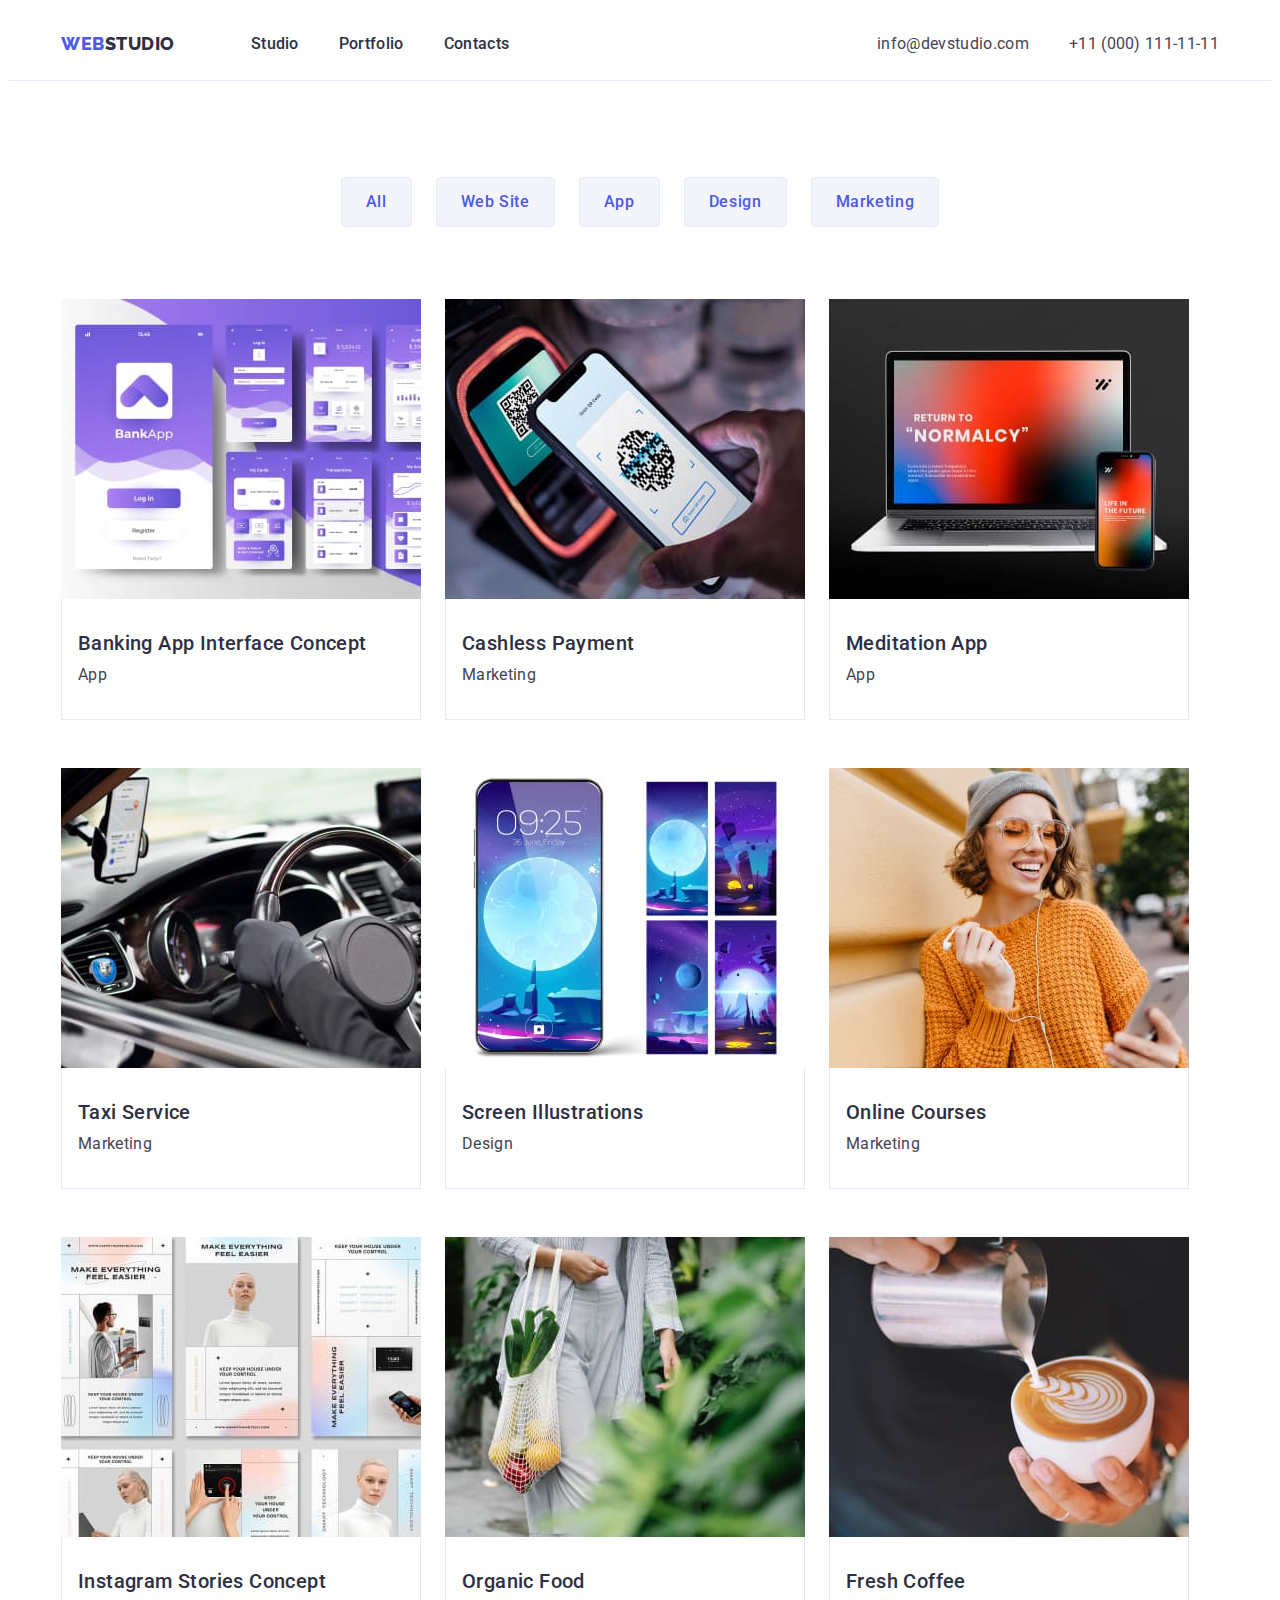
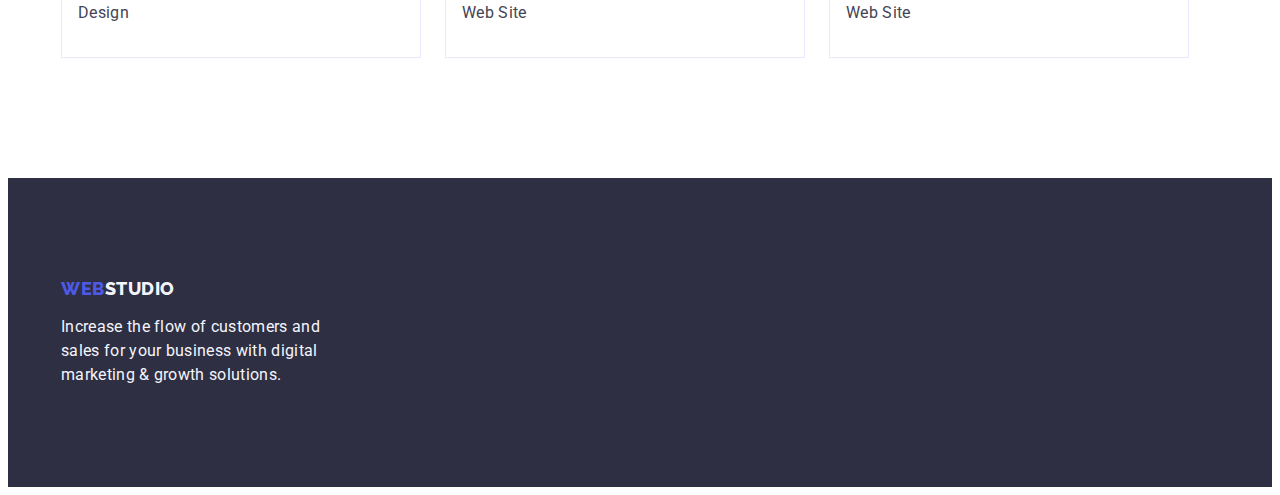
==== portfolio.html @ e9492396 "Initial commit" ====
<!DOCTYPE html>
<html lang="en">
  <head>
    <meta charset="UTF-8" />
    <meta name="viewport" content="width=device-width, initial-scale=1.0" />
    <link rel="preconnect" href="https://fonts.googleapis.com" />
    <link rel="preconnect" href="https://fonts.gstatic.com" crossorigin />
    <link
      href="https://fonts.googleapis.com/css2?family=Raleway:wght@800&family=Roboto:wght@400;500;700&display=swap"
      rel="stylesheet"
    />
    <link
      rel="stylesheet"
      href="https://cdnjs.cloudflare.com/ajax/libs/modern-normalize/2.0.0/modern-normalize.min.css"
      integrity="sha512-4xo8blKMVCiXpTaLzQSLSw3KFOVPWhm/TRtuPVc4WG6kUgjH6J03IBuG7JZPkcWMxJ5huwaBpOpnwYElP/m6wg=="
      crossorigin="anonymous"
      referrerpolicy="no-referrer"
    />
    <link rel="stylesheet" href="./css/styles.css" />
    <title>Document</title>
  </head>
  <body>
    <!--? Header -->
    <header class="header">
      <div class="container container-header">
        <nav class="nav">
          <a href="./index.html" class="logo link"
            >Web<span class="logo-span">Studio</span></a
          >
          <ul class="nav-list list">
            <li class="nav-list-item">
              <a href="./index.html" class="nav-list-ref link">Studio</a>
            </li>
            <li class="nav-list-item">
              <a href="./portfolio.html" class="nav-list-ref link">Portfolio</a>
            </li>
            <li class="nav-list-item">
              <a href="" class="nav-list-ref link">Contacts</a>
            </li>
          </ul>
        </nav>
        <address class="address">
          <ul class="address-list list">
            <li class="address-list-item">
              <a href="mailto:info@devstudio.com" class="address-list-ref link"
                >info@devstudio.com</a
              >
            </li>
            <li class="address-list-item">
              <a href="tel:+110001111111" class="address-list-ref link"
                >+11 (000) 111-11-11</a
              >
            </li>
          </ul>
        </address>
      </div>
    </header>
    <!--? Main  -->
    <main>
      <!--? Filter -->
      <section class="filter">
        <div class="container">
          <h1 class="visually-hidden">Filter</h1>
          <ul class="filter-list list">
            <li class="filter-list-item">
              <button class="filter-button" type="button">All</button>
            </li>
            <li class="filter-list-item">
              <button class="filter-button" type="button">Web Site</button>
            </li>
            <li class="filter-list-item">
              <button class="filter-button" type="button">App</button>
            </li>
            <li class="filter-list-item">
              <button class="filter-button" type="button">Design</button>
            </li>
            <li class="filter-list-item">
              <button class="filter-button" type="button">Marketing</button>
            </li>
          </ul>
          <!--? Gallery view -->
          <ul class="gallery-list list">
            <li class="gallery-list-item">
              <a href="" class="gallery-ref link">
                <img
                  src="./images/bankingapp-8.jpg"
                  alt="Banking App Interface Concept"
                  width="360"
                  height="300"
                />
                <div class="gallery-subtitle-text-wrap">
                  <h2 class="gallery-subtitle">
                    Banking App Interface Concept
                  </h2>
                  <p class="gallery-text">App</p>
                </div></a
              >
            </li>
            <li class="gallery-list-item">
              <a href="" class="gallery-ref link">
                <img
                  src="./images/cashlesspayment-7.jpg"
                  alt="Cashless Payment"
                  width="360"
                  height="300"
                />
                <div class="gallery-subtitle-text-wrap">
                  <h2 class="gallery-subtitle">Cashless Payment</h2>
                  <p class="gallery-text">Marketing</p>
                </div></a
              >
            </li>
            <li class="gallery-list-item">
              <a href="" class="gallery-ref link"
                ><img
                  src="./images/meditationapp-6.jpg"
                  alt="Meditation App"
                  width="360"
                  height="300"
                />
                <div class="gallery-subtitle-text-wrap">
                  <h2 class="gallery-subtitle">Meditation App</h2>
                  <p class="gallery-text">App</p>
                </div></a
              >
            </li>
            <li class="gallery-list-item">
              <a href="" class="gallery-ref link">
                <img
                  src="./images/taxiservice-5.jpg"
                  alt="Taxi Service"
                  width="360"
                  height="300"
                />
                <div class="gallery-subtitle-text-wrap">
                  <h2 class="gallery-subtitle">Taxi Service</h2>
                  <p class="gallery-text">Marketing</p>
                </div></a
              >
            </li>
            <li class="gallery-list-item">
              <a href="" class="gallery-ref link">
                <img
                  src="./images/screenillustrations-4.jpg"
                  alt="Screen Illustrations"
                  width="360"
                  height="300"
                />
                <div class="gallery-subtitle-text-wrap">
                  <h2 class="gallery-subtitle">Screen Illustrations</h2>
                  <p class="gallery-text">Design</p>
                </div></a
              >
            </li>
            <li class="gallery-list-item">
              <a href="" class="gallery-ref link"
                ><img
                  src="./images/onlinecourses-3.jpg"
                  alt="Online Courses"
                  width="360"
                  height="300"
                />
                <div class="gallery-subtitle-text-wrap">
                  <h2 class="gallery-subtitle">Online Courses</h2>
                  <p class="gallery-text">Marketing</p>
                </div></a
              >
            </li>
            <li class="gallery-list-item">
              <a href="" class="gallery-ref link"
                ><img
                  src="./images/instagramstoriesconcept-2.jpg"
                  alt="Instagram Stories Concept"
                  width="360"
                  height="300"
                />
                <div class="gallery-subtitle-text-wrap">
                  <h2 class="gallery-subtitle">Instagram Stories Concept</h2>
                  <p class="gallery-text">Design</p>
                </div></a
              >
            </li>
            <li class="gallery-list-item">
              <a href="" class="gallery-ref link"
                ><img
                  src="./images/organicfood-1.jpg"
                  alt="Organic Food"
                  width="360"
                  height="300"
                />
                <div class="gallery-subtitle-text-wrap">
                  <h2 class="gallery-subtitle">Organic Food</h2>
                  <p class="gallery-text">Web Site</p>
                </div></a
              >
            </li>
            <li class="gallery-list-item">
              <a href="" class="gallery-ref link"
                ><img
                  src="./images/freshcoffee-0.jpg"
                  alt="Fresh Coffee"
                  width="360"
                  height="300"
                />
                <div class="gallery-subtitle-text-wrap">
                  <h2 class="gallery-subtitle">Fresh Coffee</h2>
                  <p class="gallery-text">Web Site</p>
                </div></a
              >
            </li>
          </ul>
        </div>
      </section>
    </main>
    <!--? Footer  -->
    <footer class="footer">
      <div class="container">
        <a href="./index.html" class="logo link"
          >Web<span class="logo-span">Studio</span></a
        >
        <p class="footer-text">
          Increase the flow of customers and sales for your business with
          digital marketing & growth solutions.
        </p>
      </div>
    </footer>
  </body>
</html>
---- css/styles.css ----
:root {
  --navi_blue: #2e2f42;
  --cloud: #f4f4fd;
  --border-cornflower: #e7e9fc;
  --accent-iris: #4d5ae5;
  --pressed_state-ocean: #404bbf;
  --main-slate: #434455;
  --bg_page-white: #ffffff;
}
body {
  font-family: "Roboto", sans-serif;
  background-color: var(--bg_page-white);
  color: var(--main-slate);
}
.container {
  padding: 0 15px;
  width: 100%;
  max-width: 1158px;
  margin: 0 auto;
}
.visually-hidden {
  position: absolute;
  width: 1px;
  height: 1px;
  margin: -1px;
  border: 0;
  padding: 0;
  white-space: nowrap;
  clip-path: inset(100%);
  clip: rect(0 0 0 0);
  overflow: hidden;
}
/** -------------------- reset styles---------------------------- */
.list {
  list-style: none;
}
.link {
  text-decoration: none;
}
h1,
h2,
h3,
h4,
h5,
h6,
p {
  margin-top: 0;
  margin-bottom: 0;
}
ul {
  margin-top: 0;
  margin-bottom: 0;
  padding-left: 0;
}
img {
  display: block;
  max-width: 100%;
  height: auto;
}
/** -------------------------Header ---------------------------- */
.header {
  border-bottom: 1px solid var(--cornflower, #e7e9fc);
}
.header .container {
  display: flex;
  align-items: center;
  justify-content: space-between;
}

.nav {
  display: flex;
  align-items: center;
}
.logo-span {
  color: var(--navi_blue);
}
.logo {
  color: var(--iris, #4d5ae5);
  font-family: Raleway, sans-serif;
  font-size: 18px;
  font-weight: 800;
  line-height: 1.17;
  letter-spacing: 0.03em;
  text-transform: uppercase;
  margin-right: 76px;
}
.nav-list {
  display: flex;
  gap: 40px;
}
.nav-list-item {
}
.nav-list-ref {
  color: var(--navyblue, #2e2f42);
  font-size: 16px;
  font-weight: 500;
  line-height: 1.5;
  letter-spacing: 0.02em;

  display: block;
  padding: 24px 0;
}
.nav-list-ref:hover,
.nav-list-ref:focus {
  color: var(--pressed_state-ocean);
}
.address {
  font-style: normal;
  /* margin-left: 332px; */
}
.address-list {
  display: flex;
  gap: 40px;
}
.address-list-item {
}
.address-list-ref {
  color: var(--slate, #434455);
  font-size: 16px;
  line-height: 1.5;
  letter-spacing: 0.02em;
}
.address-list-ref:hover,
.address-list-ref:focus {
  color: var(--pressed_state-ocean);
}
/** --------------------------Main ---------------------------*/
/** herro */
.hero {
  background: var(--navyblue, #2e2f42);
  padding: 188px 0;
}
.hero-title {
  color: var(--white, #fff);
  text-align: center;
  font-size: 56px;
  line-height: 1.07; /* 60/56 */
  letter-spacing: 0.02em; /* 1.12/56 */

  max-width: 496px;
  margin: 0 auto 48px auto;
}
.hero-btn {
  font-family: "Roboto", sans-serif;
  background: var(--iris, #4d5ae5);
  color: var(--white, #fff);
  font-size: 16px;
  font-weight: 500;
  line-height: 1.5; /* 24/16 */
  letter-spacing: 0.04em; /* 0.64/16 */
  cursor: pointer;

  display: block;
  border: none;
  border-radius: 4px;
  margin: 0 auto;
  padding: 16px 22px;
  min-width: 169px;
  height: 56px;
}
.hero-btn:hover,
.hero-btn:focus {
  background-color: var(--pressed_state-ocean);
}
/** features  */
.features {
  padding-top: 120px;
  padding-bottom: 120px;
}
.features-list {
  display: flex;
  gap: 24px;
}
.features-list-item {
  width: 264px;
}
.features-subtitle {
  color: var(--navi_blue);
  font-size: 20px;
  font-weight: 500;
  line-height: 1.2; /* 24/20 */
  letter-spacing: 0.02em; /* 0.4/20 */
  margin-bottom: 8px;
}
.features-text {
  font-size: 16px;
  line-height: 1.5; /* 24/16 */
  letter-spacing: 0.02em; /* 0.32/16 */
}
/** what are we doing */
.work {
  padding-bottom: 120px;
}
.work-title {
  color: var(--navi_blue);
  font-size: 36px;
  text-align: center;
  text-transform: capitalize;
  line-height: 1.11; /* 40/36 */
  letter-spacing: 0.02em; /* 0.72/36 */

  margin-bottom: 72px;
}
.work-list {
  display: flex;
  gap: 24px;
}
.work-list-item {
}
/** our team */
.team {
  background-color: var(--cloud);
  padding-top: 120px;
  padding-bottom: 120px;
}
.team-subtitle-text-wrap {
  padding: 32px 0;
  text-align: center;
}
.team-title {
  color: var(--navi_blue);
  text-align: center;
  font-size: 36px;
  line-height: 1.11; /* 40/36 */
  letter-spacing: 0.02em; /* 0.72/36 */
  text-transform: capitalize;
  margin-bottom: 72px;
}
.team-list {
  display: flex;
  gap: 24px;
}
.team-list-item {
  background-color: var(--bg_page-white);
  border-radius: 0px 0px 4px 4px;
}
.team-subtitle {
  color: var(--navi_blue);
  text-align: center;
  font-size: 20px;
  font-weight: 500;
  line-height: 1.2em; /* 24/20 */
  letter-spacing: 0.02em; /* 0.4/20 */

  margin-bottom: 8px;
}
.team-text {
  text-align: center;
  font-size: 16px;
  line-height: 1.5; /* 24/16 */
  letter-spacing: 0.02em; /* 0.32/16 */
}
/** -----------------footer-------------------------- */
.footer {
  background: var(--navyblue, #2e2f42);
  padding-top: 100px;
  padding-bottom: 100px;
}
.footer .logo {
  margin-bottom: 16px;
  display: inline-block;
}
.footer .logo-span {
  color: var(--cloud);
}
.footer-text {
  color: var(--cloud, #f4f4fd);
  font-size: 16px;
  line-height: 1.5; /* 24/16 */
  letter-spacing: 0.02em; /* 0.32/16 */

  width: 264px;
}
/*! Portfolio */
/** ------------------ main------------------------- */
/** filter */
.filter {
  padding-top: 96px;
  padding-bottom: 120px;
}
.filter-list {
  display: flex;
  gap: 24px;
  margin-bottom: 72px;
  justify-content: center;
}
.filter-list-item {
}
.filter-button {
  border: 1px solid var(--cornflower, #e7e9fc);
  border-radius: 4px;
  background: var(--cloud, #f4f4fd);

  color: var(--iris, #4d5ae5);
  text-align: center;

  font-family: Roboto, sans-serif;
  font-size: 16px;
  font-weight: 500;
  line-height: 1.5; /* 24/16 */
  letter-spacing: 0.04em; /* 0.64/16 */
  cursor: pointer;

  padding: 12px 24px;
}
.filter-button:hover,
.filter-button:focus {
  background: var(--ocean, #404bbf);
  color: var(--white, #fff);
  border: 1px solid transparent;
  box-shadow: 0px 2px 2px 0px rgba(0, 0, 0, 0.12),
    0px 2px 1px 0px rgba(0, 0, 0, 0.08), 0px 3px 1px 0px rgba(0, 0, 0, 0.1);
}
/** Gallery view */
.gallery-list {
  display: flex;
  flex-wrap: wrap;
  column-gap: 24px;
  row-gap: 48px;
}
.gallery-list-item {
}
.gallery-ref {
}
.gallery-subtitle-text-wrap {
  padding: 32px 16px;
  border: 1px solid var(--cornflower, #e7e9fc);
  border-top: none;
}
.gallery-subtitle {
  color: var(--navi_blue);
  font-size: 20px;
  font-weight: 500;
  line-height: 1.2; /* 24/20 */
  letter-spacing: 0.02em; /* 0.4/20 */
  margin-bottom: 8px;
}
.gallery-text {
  color: var(--main-slate);
  font-size: 16px;
  line-height: 1.5; /* 24/16 */
  letter-spacing: 0.02em; /* 0.32/16 */
}
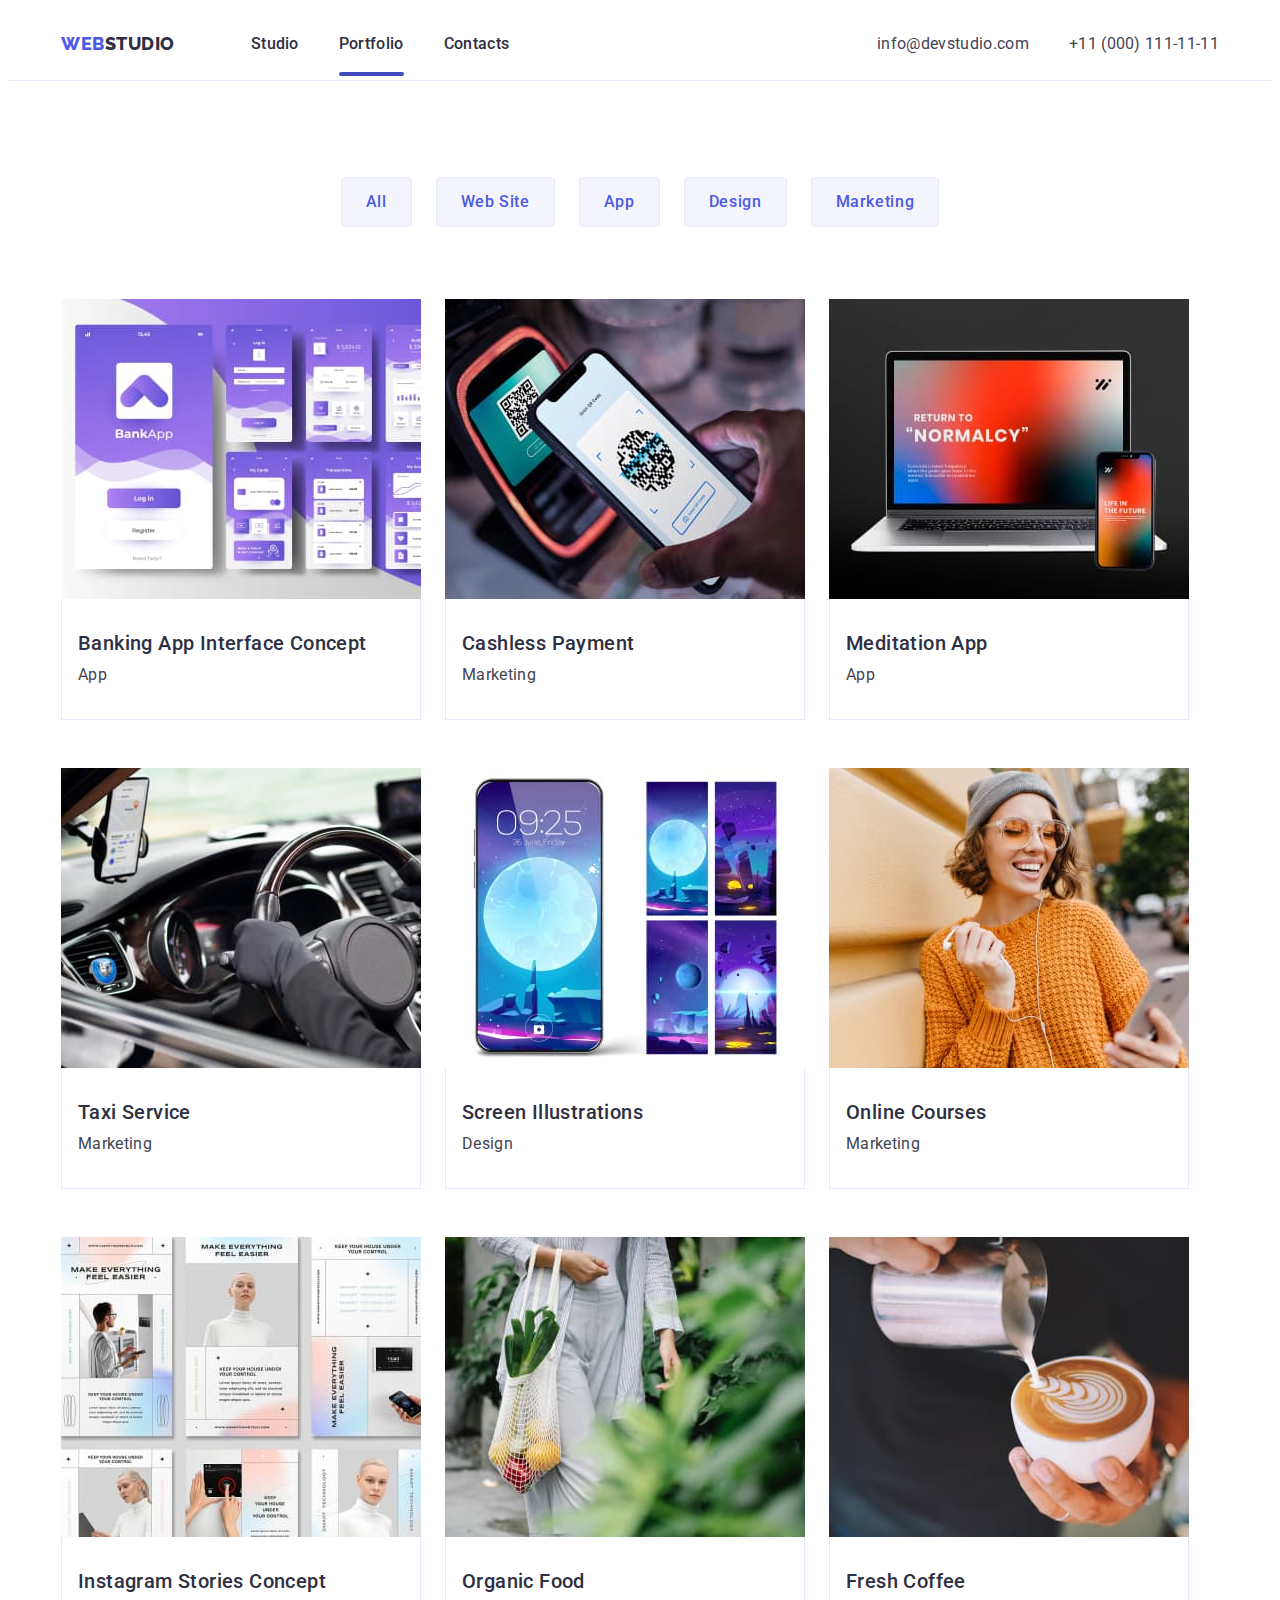
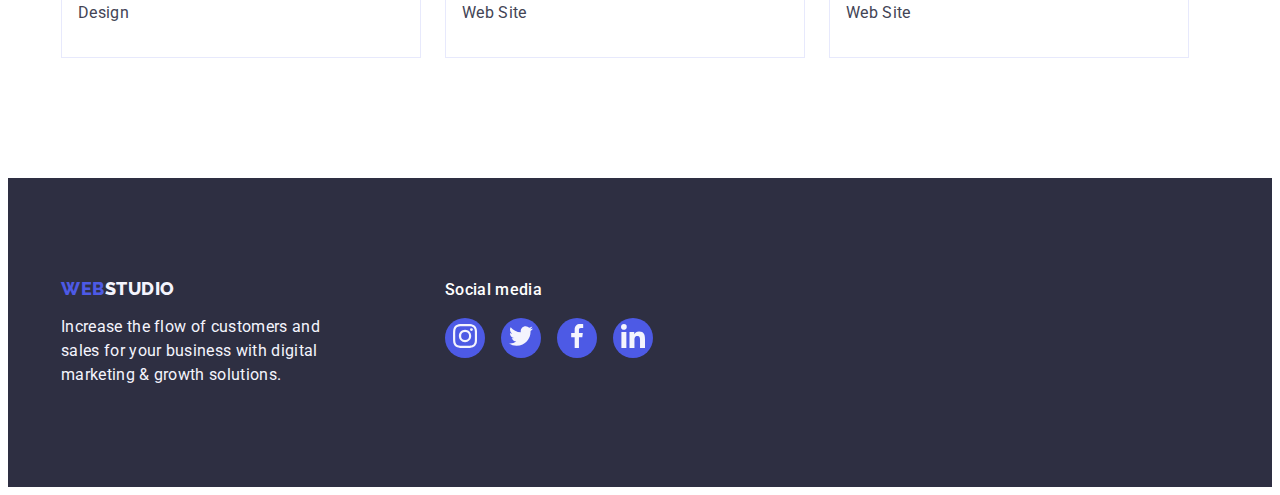
==== commit 84acd5d0: "commite" ====
--- a/portfolio.html
+++ b/portfolio.html
@@ -32,7 +32,9 @@
               <a href="./index.html" class="nav-list-ref link">Studio</a>
             </li>
             <li class="nav-list-item">
-              <a href="./portfolio.html" class="nav-list-ref link">Portfolio</a>
+              <a href="./portfolio.html" class="nav-list-ref link current"
+                >Portfolio</a
+              >
             </li>
             <li class="nav-list-item">
               <a href="" class="nav-list-ref link">Contacts</a>
@@ -82,12 +84,21 @@
           <ul class="gallery-list list">
             <li class="gallery-list-item">
               <a href="" class="gallery-ref link">
-                <img
-                  src="./images/bankingapp-8.jpg"
-                  alt="Banking App Interface Concept"
-                  width="360"
-                  height="300"
-                />
+                <div class="gallery-cover-wrap">
+                  <img
+                    src="./images/bankingapp-8.jpg"
+                    alt="Banking App Interface Concept"
+                    width="360"
+                    height="300"
+                  />
+                  <div class="gallery-item-wrap">
+                    <p class="gallery-iteractive-text">
+                      14 Stylish and User-Friendly App Design Concepts · Task
+                      Manager App · Calorie Tracker App · Exotic Fruit Ecommerce
+                      App · Cloud Storage App
+                    </p>
+                  </div>
+                </div>
                 <div class="gallery-subtitle-text-wrap">
                   <h2 class="gallery-subtitle">
                     Banking App Interface Concept
@@ -98,12 +109,21 @@
             </li>
             <li class="gallery-list-item">
               <a href="" class="gallery-ref link">
-                <img
-                  src="./images/cashlesspayment-7.jpg"
-                  alt="Cashless Payment"
-                  width="360"
-                  height="300"
-                />
+                <div class="gallery-cover-wrap">
+                  <img
+                    src="./images/cashlesspayment-7.jpg"
+                    alt="Cashless Payment"
+                    width="360"
+                    height="300"
+                  />
+                  <div class="gallery-item-wrap">
+                    <p class="gallery-iteractive-text">
+                      14 Stylish and User-Friendly App Design Concepts · Task
+                      Manager App · Calorie Tracker App · Exotic Fruit Ecommerce
+                      App · Cloud Storage App
+                    </p>
+                  </div>
+                </div>
                 <div class="gallery-subtitle-text-wrap">
                   <h2 class="gallery-subtitle">Cashless Payment</h2>
                   <p class="gallery-text">Marketing</p>
@@ -111,13 +131,22 @@
               >
             </li>
             <li class="gallery-list-item">
-              <a href="" class="gallery-ref link"
-                ><img
-                  src="./images/meditationapp-6.jpg"
-                  alt="Meditation App"
-                  width="360"
-                  height="300"
-                />
+              <a href="" class="gallery-ref link">
+                <div class="gallery-cover-wrap">
+                  <img
+                    src="./images/meditationapp-6.jpg"
+                    alt="Meditation App"
+                    width="360"
+                    height="300"
+                  />
+                  <div class="gallery-item-wrap">
+                    <p class="gallery-iteractive-text">
+                      14 Stylish and User-Friendly App Design Concepts · Task
+                      Manager App · Calorie Tracker App · Exotic Fruit Ecommerce
+                      App · Cloud Storage App
+                    </p>
+                  </div>
+                </div>
                 <div class="gallery-subtitle-text-wrap">
                   <h2 class="gallery-subtitle">Meditation App</h2>
                   <p class="gallery-text">App</p>
@@ -126,12 +155,21 @@
             </li>
             <li class="gallery-list-item">
               <a href="" class="gallery-ref link">
-                <img
-                  src="./images/taxiservice-5.jpg"
-                  alt="Taxi Service"
-                  width="360"
-                  height="300"
-                />
+                <div class="gallery-cover-wrap">
+                  <img
+                    src="./images/taxiservice-5.jpg"
+                    alt="Taxi Service"
+                    width="360"
+                    height="300"
+                  />
+                  <div class="gallery-item-wrap">
+                    <p class="gallery-iteractive-text">
+                      14 Stylish and User-Friendly App Design Concepts · Task
+                      Manager App · Calorie Tracker App · Exotic Fruit Ecommerce
+                      App · Cloud Storage App
+                    </p>
+                  </div>
+                </div>
                 <div class="gallery-subtitle-text-wrap">
                   <h2 class="gallery-subtitle">Taxi Service</h2>
                   <p class="gallery-text">Marketing</p>
@@ -140,12 +178,21 @@
             </li>
             <li class="gallery-list-item">
               <a href="" class="gallery-ref link">
-                <img
-                  src="./images/screenillustrations-4.jpg"
-                  alt="Screen Illustrations"
-                  width="360"
-                  height="300"
-                />
+                <div class="gallery-cover-wrap">
+                  <img
+                    src="./images/screenillustrations-4.jpg"
+                    alt="Screen Illustrations"
+                    width="360"
+                    height="300"
+                  />
+                  <div class="gallery-item-wrap">
+                    <p class="gallery-iteractive-text">
+                      14 Stylish and User-Friendly App Design Concepts · Task
+                      Manager App · Calorie Tracker App · Exotic Fruit Ecommerce
+                      App · Cloud Storage App
+                    </p>
+                  </div>
+                </div>
                 <div class="gallery-subtitle-text-wrap">
                   <h2 class="gallery-subtitle">Screen Illustrations</h2>
                   <p class="gallery-text">Design</p>
@@ -154,12 +201,21 @@
             </li>
             <li class="gallery-list-item">
               <a href="" class="gallery-ref link"
-                ><img
-                  src="./images/onlinecourses-3.jpg"
-                  alt="Online Courses"
-                  width="360"
-                  height="300"
-                />
+                ><div class="gallery-cover-wrap">
+                  <img
+                    src="./images/onlinecourses-3.jpg"
+                    alt="Online Courses"
+                    width="360"
+                    height="300"
+                  />
+                  <div class="gallery-item-wrap">
+                    <p class="gallery-iteractive-text">
+                      14 Stylish and User-Friendly App Design Concepts · Task
+                      Manager App · Calorie Tracker App · Exotic Fruit Ecommerce
+                      App · Cloud Storage App
+                    </p>
+                  </div>
+                </div>
                 <div class="gallery-subtitle-text-wrap">
                   <h2 class="gallery-subtitle">Online Courses</h2>
                   <p class="gallery-text">Marketing</p>
@@ -168,12 +224,23 @@
             </li>
             <li class="gallery-list-item">
               <a href="" class="gallery-ref link"
-                ><img
-                  src="./images/instagramstoriesconcept-2.jpg"
-                  alt="Instagram Stories Concept"
-                  width="360"
-                  height="300"
-                />
+                ><div class="gallery-cover-wrap">
+                  
+                  <img
+                    src="./images/instagramstoriesconcept-2.jpg"
+                    alt="Instagram Stories Concept"
+                    width="360"
+                    height="300"
+                  />
+                  <div class="gallery-item-wrap">
+                    <p class="gallery-iteractive-text">
+                      14 Stylish and User-Friendly App Design Concepts · Task
+                      Manager App · Calorie Tracker App · Exotic Fruit Ecommerce
+                      App · Cloud Storage App
+                    </p>
+                  </div>
+                  
+                </div>
                 <div class="gallery-subtitle-text-wrap">
                   <h2 class="gallery-subtitle">Instagram Stories Concept</h2>
                   <p class="gallery-text">Design</p>
@@ -182,12 +249,23 @@
             </li>
             <li class="gallery-list-item">
               <a href="" class="gallery-ref link"
-                ><img
-                  src="./images/organicfood-1.jpg"
-                  alt="Organic Food"
-                  width="360"
-                  height="300"
-                />
+                ><div class="gallery-cover-wrap">
+                  
+                  <img
+                    src="./images/organicfood-1.jpg"
+                    alt="Organic Food"
+                    width="360"
+                    height="300"
+                  />
+                  <div class="gallery-item-wrap">
+                    <p class="gallery-iteractive-text">
+                      14 Stylish and User-Friendly App Design Concepts · Task
+                      Manager App · Calorie Tracker App · Exotic Fruit Ecommerce
+                      App · Cloud Storage App
+                    </p>
+                  </div>
+                  
+                </div>
                 <div class="gallery-subtitle-text-wrap">
                   <h2 class="gallery-subtitle">Organic Food</h2>
                   <p class="gallery-text">Web Site</p>
@@ -196,12 +274,23 @@
             </li>
             <li class="gallery-list-item">
               <a href="" class="gallery-ref link"
-                ><img
-                  src="./images/freshcoffee-0.jpg"
-                  alt="Fresh Coffee"
-                  width="360"
-                  height="300"
-                />
+                ><div class="gallery-cover-wrap">
+                  
+                  <img
+                    src="./images/freshcoffee-0.jpg"
+                    alt="Fresh Coffee"
+                    width="360"
+                    height="300"
+                  />
+                  <div class="gallery-item-wrap">
+                    <p class="gallery-iteractive-text">
+                      14 Stylish and User-Friendly App Design Concepts · Task
+                      Manager App · Calorie Tracker App · Exotic Fruit Ecommerce
+                      App · Cloud Storage App
+                    </p>
+                  </div>
+                  
+                </div>
                 <div class="gallery-subtitle-text-wrap">
                   <h2 class="gallery-subtitle">Fresh Coffee</h2>
                   <p class="gallery-text">Web Site</p>
@@ -215,13 +304,54 @@
     <!--? Footer  -->
     <footer class="footer">
       <div class="container">
-        <a href="./index.html" class="logo link"
-          >Web<span class="logo-span">Studio</span></a
-        >
-        <p class="footer-text">
-          Increase the flow of customers and sales for your business with
-          digital marketing & growth solutions.
-        </p>
+        <div class="footer-wrap-logo-text">
+          <a href="./index.html" class="logo link"
+            >Web<span class="logo-span">Studio</span></a
+          >
+          <p class="footer-text">
+            Increase the flow of customers and sales for your business with
+            digital marketing & growth solutions.
+          </p>
+        </div>
+        <div class="footer-social-cover">
+          <h2 class="footer-social-title">Social media</h2>
+          <ul class="footer-social-list list">
+            <li class="fotter-social-item">
+              <div class="footer-social-wrap">
+                <a class="fotter-social-ref" href=""
+                  ><svg class="footer-social-icon" width="24" height="24">
+                    <use
+                      href="./images/icons.svg.svg#icon-instagram"
+                    ></use></svg
+                ></a>
+              </div>
+            </li>
+            <li class="fotter-social-item">
+              <div class="footer-social-wrap">
+                <a class="fotter-social-ref" href=""
+                  ><svg class="footer-social-icon" width="24" height="24">
+                    <use href="./images/icons.svg.svg#icon-twitter"></use></svg
+                ></a>
+              </div>
+            </li>
+            <li class="fotter-social-item">
+              <div class="footer-social-wrap">
+                <a class="fotter-social-ref" href=""
+                  ><svg class="footer-social-icon" width="24" height="24">
+                    <use href="./images/icons.svg.svg#icon-facebook"></use></svg
+                ></a>
+              </div>
+            </li>
+            <li class="fotter-social-item">
+              <div class="footer-social-wrap">
+                <a class="fotter-social-ref" href=""
+                  ><svg class="footer-social-icon" width="24" height="24">
+                    <use href="./images/icons.svg.svg#icon-linkedin"></use></svg
+                ></a>
+              </div>
+            </li>
+          </ul>
+        </div>
       </div>
     </footer>
   </body>
--- a/css/styles.css
+++ b/css/styles.css
@@ -6,6 +6,7 @@
   --pressed_state-ocean: #404bbf;
   --main-slate: #434455;
   --bg_page-white: #ffffff;
+  --green: #31d0aa;
 }
 body {
   font-family: "Roboto", sans-serif;
@@ -30,6 +31,60 @@
   clip: rect(0 0 0 0);
   overflow: hidden;
 }
+.current::after {
+  content: "";
+  width: 100%;
+  height: 4px;
+  border-radius: 2px;
+  background: var(--ocean, #404bbf);
+  position: absolute;
+  bottom: 4px;
+  right: 0;
+}
+.backdrop {
+  position: fixed;
+  width: 100%;
+  height: 100%;
+  top: 0;
+  background-color: rgba(146, 141, 135, 0.5);
+}
+.modal {
+  position: absolute;
+  top: 50%;
+  left: 50%;
+  transform: translate(-50%, -50%);
+  border-radius: 5px;
+  width: 400px;
+  min-height: 176px;
+  background-color: #fff;
+  padding: 0 20px;
+}
+/* .modal-field {
+  width: 360px;
+  height: 40px;
+  border-radius: 4px;
+  border: 1px solid var(--navyblue-modal, rgba(46, 47, 66, 0.4));
+  } */
+.modal-btn {
+  position: absolute;
+  top: 24px;
+  right: 24px;
+  border-radius: 50%;
+  border: none;
+  outline: transparent      ;
+}
+.modal-btn:hover,
+.modal-btn:focus{
+  background-color: var(--pressed_state-ocean);
+  fill: var(--bg_page-white);
+}
+.modal-icon {
+}
+.is-hidden {
+  visibility: hidden;
+  opacity: 0;
+  pointer-events: none;
+}
 /** -------------------- reset styles---------------------------- */
 .list {
   list-style: none;
@@ -57,6 +112,10 @@
   max-width: 100%;
   height: auto;
 }
+a {
+  outline-color: transparent;
+  outline-style: none;
+}
 /** -------------------------Header ---------------------------- */
 .header {
   border-bottom: 1px solid var(--cornflower, #e7e9fc);
@@ -96,9 +155,13 @@
   font-weight: 500;
   line-height: 1.5;
   letter-spacing: 0.02em;
-
+  position: relative;
   display: block;
   padding: 24px 0;
+
+  transition-property: color;
+  transition-duration: 250ms;
+  transition-timing-function: cubic-bezier(0.4, 0, 0.2, 1);
 }
 .nav-list-ref:hover,
 .nav-list-ref:focus {
@@ -119,6 +182,10 @@
   font-size: 16px;
   line-height: 1.5;
   letter-spacing: 0.02em;
+
+  transition-property: background-color;
+  transition-duration: 250ms;
+  transition-timing-function: cubic-bezier(0.4, 0, 0.2, 1);
 }
 .address-list-ref:hover,
 .address-list-ref:focus {
@@ -127,8 +194,16 @@
 /** --------------------------Main ---------------------------*/
 /** herro */
 .hero {
-  background: var(--navyblue, #2e2f42);
+  /* background: var(--navyblue, #2e2f42); */
   padding: 188px 0;
+  background-image: linear-gradient(
+      rgba(46, 47, 66, 0.7),
+      rgba(46, 47, 66, 0.7)
+    ),
+    url(../images/people-office.jpg);
+  background-repeat: no-repeat;
+  background-size: 1440px;
+  background-position: center;
 }
 .hero-title {
   color: var(--white, #fff);
@@ -157,6 +232,10 @@
   padding: 16px 22px;
   min-width: 169px;
   height: 56px;
+
+  transition-property: background-color;
+  transition-duration: 250ms;
+  transition-timing-function: cubic-bezier(0.4, 0, 0.2, 1);
 }
 .hero-btn:hover,
 .hero-btn:focus {
@@ -173,6 +252,13 @@
 }
 .features-list-item {
   width: 264px;
+}
+.wrap-features-icons {
+  background-color: var(--cloud);
+  padding: 24px 100px;
+  margin-bottom: 8px;
+}
+.features-icon {
 }
 .features-subtitle {
   color: var(--navi_blue);
@@ -229,10 +315,15 @@
 .team-list {
   display: flex;
   gap: 24px;
+
+  /* width: calc(100%-24px *3)/4; */
 }
 .team-list-item {
-  background-color: var(--bg_page-white);
   border-radius: 0px 0px 4px 4px;
+  background: var(--white, #fff);
+  box-shadow: 0px 2px 1px 0px rgba(46, 47, 66, 0.08),
+    0px 1px 1px 0px rgba(46, 47, 66, 0.16),
+    0px 1px 6px 0px rgba(46, 47, 66, 0.08);
 }
 .team-subtitle {
   color: var(--navi_blue);
@@ -249,13 +340,101 @@
   font-size: 16px;
   line-height: 1.5; /* 24/16 */
   letter-spacing: 0.02em; /* 0.32/16 */
-}
+  margin-bottom: 8px;
+}
+.team-list-icons {
+  display: flex;
+  gap: 24px;
+  justify-content: center;
+  
+}
+.team-item-icon{
+  
+}
+.team-icon-ref {
+  color: var(--green);
+  
+}
+.team-icon-wrap {
+  display: flex;
+  width: 40px;
+  height: 40px;
+  background-color: var(--accent-iris);
+  border-radius: 50%;
+  justify-content: center;
+  align-items: center;
+  transition-property: background-color;
+  transition-duration: 250ms;
+  transition-timing-function: cubic-bezier(0.4, 0, 0.2, 1);
+  
+}
+.team-icon-ref:hover .team-icon-wrap,
+.team-icon-ref:focus .team-icon-wrap {
+  background-color: currentColor;
+}
+.team-icon {
+}
+
+/**---------------------- customers-------------------------- */
+.customers {
+  padding-top: 120px;
+  padding-bottom: 120px;
+}
+.castomers-title {
+  text-align: center;
+  margin-bottom: 72px;
+}
+.customers-list {
+  display: flex;
+  gap: 24px;
+  
+}
+.customers-item {
+  
+}
+
+.customers-wrap-item {
+  width: 168px;
+  height: 88px;
+  border-radius: 4px;
+  border: 1px solid var(--lightslate, #8e8f99);
+  display: flex;
+  justify-content: center;
+  align-items: center;
+
+  transition-property: border-color;
+  transition-duration: 250ms;
+  transition-timing-function: cubic-bezier(0.4, 0, 0.2, 1);
+}
+
+.customers-ref {
+  color: var(--pressed_state-ocean);
+}
+.customers-ref:hover .customers-icon,
+.customers-ref:focus .customers-icon {
+  fill: currentColor;
+}
+.customers-ref:hover .customers-wrap-item,
+.customers-ref:focus .customers-wrap-item {
+  border-color: currentColor;
+}
+
+.customers-icon {
+  fill: #8e8f99;
+
+  transition-property: fill;
+  transition-duration: 250ms;
+  transition-timing-function: cubic-bezier(0.4, 0, 0.2, 1);
+}
+
 /** -----------------footer-------------------------- */
 .footer {
   background: var(--navyblue, #2e2f42);
   padding-top: 100px;
   padding-bottom: 100px;
 }
+.footer-wrap-logo-text {
+}
 .footer .logo {
   margin-bottom: 16px;
   display: inline-block;
@@ -270,6 +449,47 @@
   letter-spacing: 0.02em; /* 0.32/16 */
 
   width: 264px;
+}
+.footer .container {
+  display: flex;
+  gap: 120px;
+}
+.footer-social-cover {
+}
+.footer-social-title {
+  margin-bottom: 16px;
+  color: var(--white, #fff);
+
+  font-size: 16px;
+  font-weight: 500;
+  line-height: 1.5; /* 150% */
+  letter-spacing: 0.02em;
+}
+.footer-social-list {
+  display: flex;
+  gap: 16px;
+}
+.fotter-social-item {
+}
+.footer-social-wrap {
+  display: flex;
+  justify-content: center;
+  align-items: center;
+  width: 40px;
+  height: 40px;
+  background-color: var(--iris, #4d5ae5);
+  border-radius: 50%;
+  transition-property: background-color;
+  transition-duration: 250ms;
+  transition-timing-function: cubic-bezier(0.4, 0, 0.2, 1);
+}
+.footer-social-ref {
+}
+.fotter-social-ref:hover .footer-social-wrap,
+.fotter-social-ref:focus .footer-social-wrap {
+  background-color: var(--green);
+}
+.footer-social-icon {
 }
 /*! Portfolio */
 /** ------------------ main------------------------- */
@@ -285,6 +505,7 @@
   justify-content: center;
 }
 .filter-list-item {
+  /* width: calc((100% - 24 * 4) / 5); */
 }
 .filter-button {
   border: 1px solid var(--cornflower, #e7e9fc);
@@ -302,6 +523,10 @@
   cursor: pointer;
 
   padding: 12px 24px;
+
+  transition-property: background-color, color;
+  transition-duration: 250ms;
+  transition-timing-function: cubic-bezier(0.4, 0, 0.2, 1);
 }
 .filter-button:hover,
 .filter-button:focus {
@@ -319,6 +544,42 @@
   row-gap: 48px;
 }
 .gallery-list-item {
+  transition-property: background-color, box-shadow;
+  transition-duration: 250ms;
+  transition-timing-function: cubic-bezier(0.4, 0, 0.2, 1);
+  width: calc((100% - 24 * 2) / 3);
+}
+.gallery-list-item:hover,
+.gallery-list-item:focus {
+  /* border: 1px solid var(--cloud, #f4f4fd); */
+  background: var(--white, #fff);
+  box-shadow: 0px 2px 1px 0px rgba(46, 47, 66, 0.08),
+    0px 1px 1px 0px rgba(46, 47, 66, 0.16),
+    0px 1px 6px 0px rgba(46, 47, 66, 0.08);
+}
+.gallery-cover-wrap {
+  position: relative;
+  overflow: hidden;
+}
+.gallery-item-wrap {
+  position: absolute;
+  top: 0;
+
+  height: 100%;
+  background: var(--accent-iris);
+  padding: 40px 32px 164px;
+  transform: translateY(100%);
+  transition-property: transform;
+  transition-duration: 250ms;
+  transition-timing-function: cubic-bezier(0.4, 0, 0.2, 1);
+}
+.gallery-list-item:hover .gallery-item-wrap {
+  transform: translateY(0);
+}
+.gallery-iteractive-text {
+  color: var(--cloud, #f4f4fd);
+  line-height: 1.5; /* 150% */
+  letter-spacing: 0.02em;
 }
 .gallery-ref {
 }
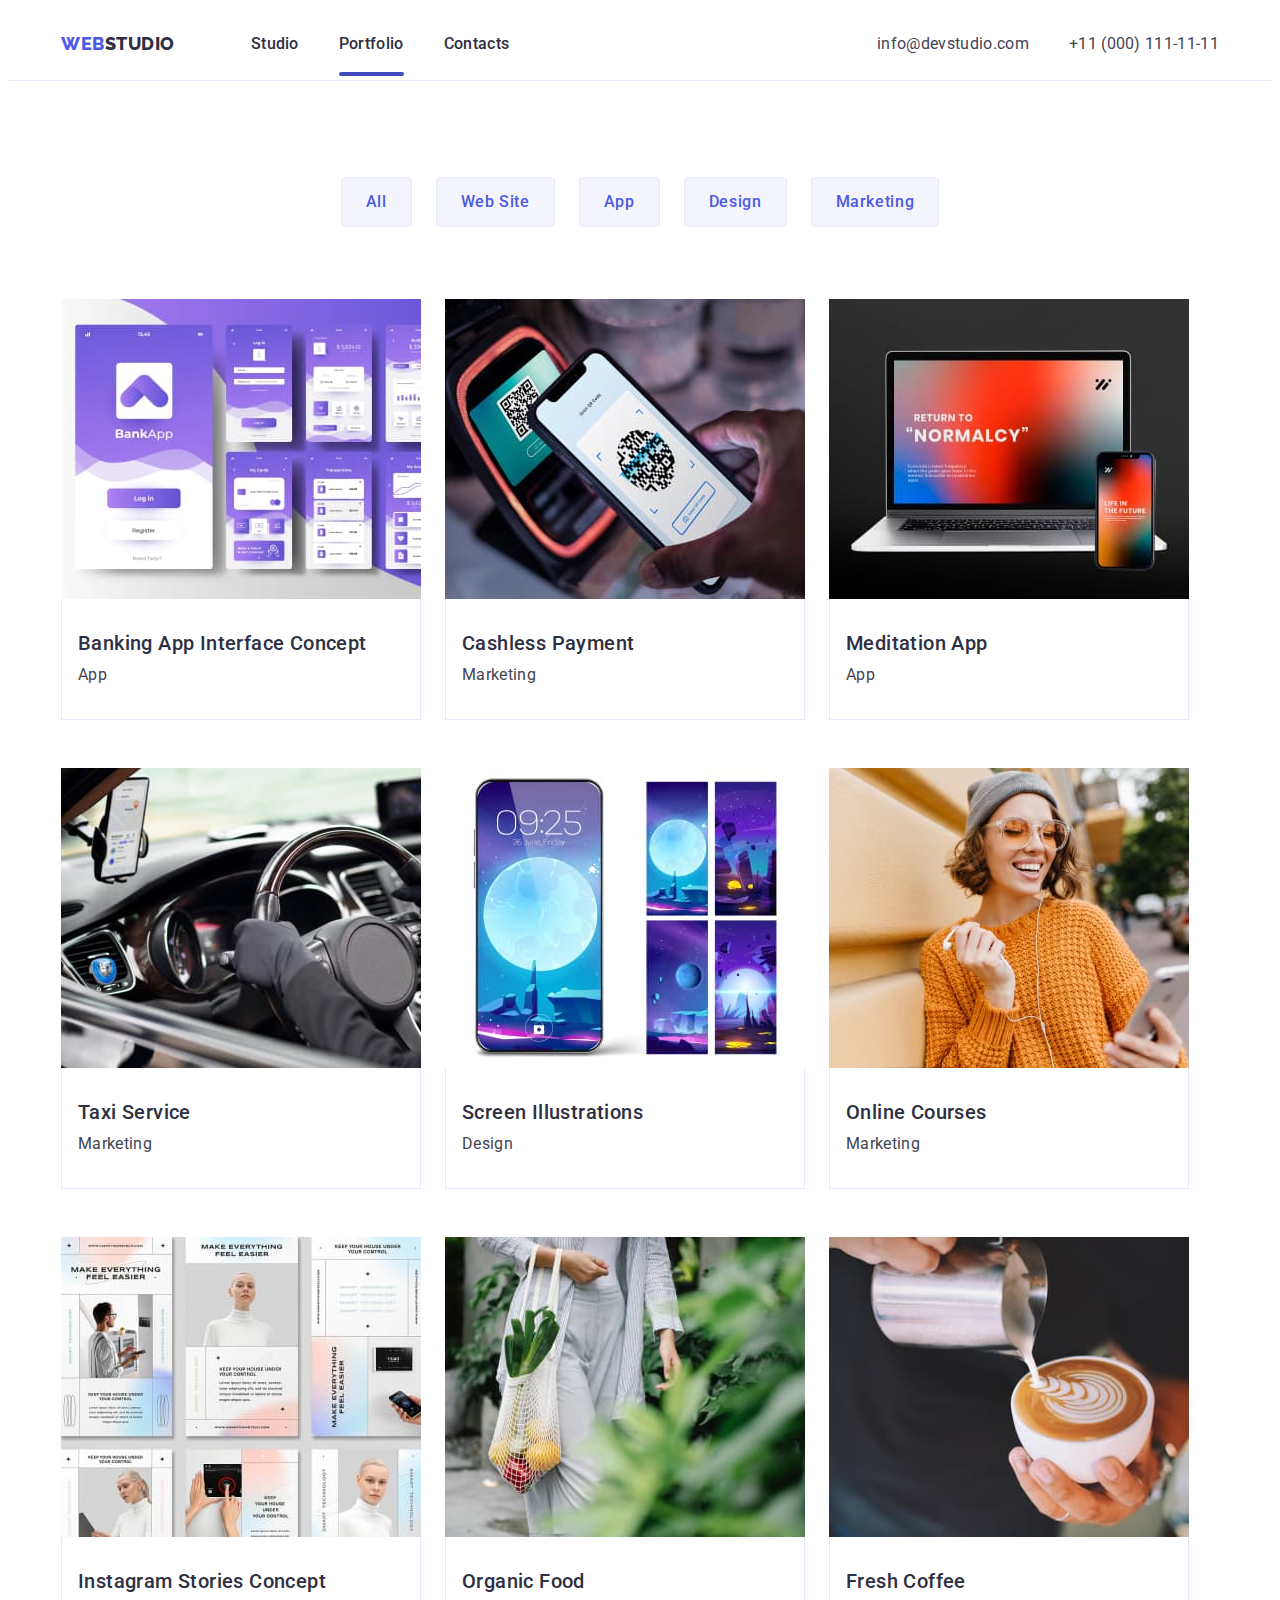
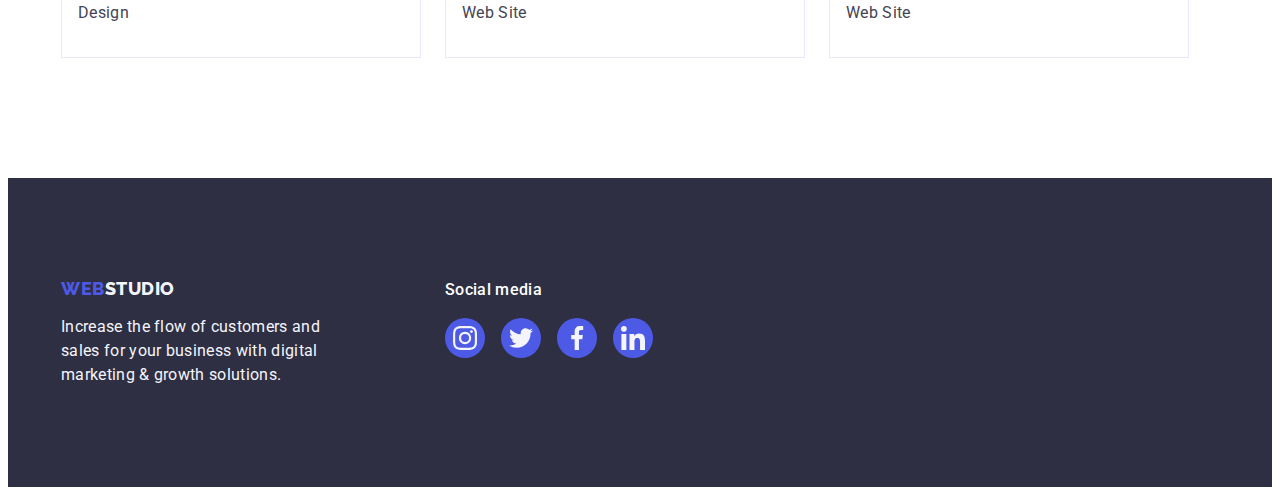
==== commit e1943385: "commite-1" ====
--- a/portfolio.html
+++ b/portfolio.html
@@ -302,7 +302,7 @@
       </section>
     </main>
     <!--? Footer  -->
-    <footer class="footer">
+     <footer class="footer">
       <div class="container">
         <div class="footer-wrap-logo-text">
           <a href="./index.html" class="logo link"
@@ -317,38 +317,36 @@
           <h2 class="footer-social-title">Social media</h2>
           <ul class="footer-social-list list">
             <li class="fotter-social-item">
-              <div class="footer-social-wrap">
-                <a class="fotter-social-ref" href=""
-                  ><svg class="footer-social-icon" width="24" height="24">
-                    <use
-                      href="./images/icons.svg.svg#icon-instagram"
-                    ></use></svg
-                ></a>
-              </div>
+              <a class="fotter-social-ref link" href="">
+                <div class="footer-social-wrap">
+                  <svg class="footer-social-icon" width="24" height="24">
+                    <use href="./images/icons.svg.svg#icon-instagram"></use>
+                  </svg></div
+              ></a>
             </li>
             <li class="fotter-social-item">
-              <div class="footer-social-wrap">
-                <a class="fotter-social-ref" href=""
-                  ><svg class="footer-social-icon" width="24" height="24">
-                    <use href="./images/icons.svg.svg#icon-twitter"></use></svg
-                ></a>
-              </div>
+              <a class="fotter-social-ref" href="">
+                <div class="footer-social-wrap">
+                  <svg class="footer-social-icon" width="24" height="24">
+                    <use href="./images/icons.svg.svg#icon-twitter"></use>
+                  </svg></div
+              ></a>
             </li>
             <li class="fotter-social-item">
-              <div class="footer-social-wrap">
-                <a class="fotter-social-ref" href=""
-                  ><svg class="footer-social-icon" width="24" height="24">
-                    <use href="./images/icons.svg.svg#icon-facebook"></use></svg
-                ></a>
-              </div>
+              <a class="fotter-social-ref" href="">
+                <div class="footer-social-wrap">
+                  <svg class="footer-social-icon" width="24" height="24">
+                    <use href="./images/icons.svg.svg#icon-facebook"></use>
+                  </svg></div
+              ></a>
             </li>
             <li class="fotter-social-item">
-              <div class="footer-social-wrap">
-                <a class="fotter-social-ref" href=""
-                  ><svg class="footer-social-icon" width="24" height="24">
-                    <use href="./images/icons.svg.svg#icon-linkedin"></use></svg
-                ></a>
-              </div>
+              <a class="fotter-social-ref" href="">
+                <div class="footer-social-wrap">
+                  <svg class="footer-social-icon" width="24" height="24">
+                    <use href="./images/icons.svg.svg#icon-linkedin"></use>
+                  </svg></div
+              ></a>
             </li>
           </ul>
         </div>
--- a/css/styles.css
+++ b/css/styles.css
@@ -71,10 +71,10 @@
   right: 24px;
   border-radius: 50%;
   border: none;
-  outline: transparent      ;
+  outline: transparent;
 }
 .modal-btn:hover,
-.modal-btn:focus{
+.modal-btn:focus {
   background-color: var(--pressed_state-ocean);
   fill: var(--bg_page-white);
 }
@@ -346,14 +346,11 @@
   display: flex;
   gap: 24px;
   justify-content: center;
-  
-}
-.team-item-icon{
-  
+}
+.team-item-icon {
 }
 .team-icon-ref {
   color: var(--green);
-  
 }
 .team-icon-wrap {
   display: flex;
@@ -366,7 +363,6 @@
   transition-property: background-color;
   transition-duration: 250ms;
   transition-timing-function: cubic-bezier(0.4, 0, 0.2, 1);
-  
 }
 .team-icon-ref:hover .team-icon-wrap,
 .team-icon-ref:focus .team-icon-wrap {
@@ -387,10 +383,8 @@
 .customers-list {
   display: flex;
   gap: 24px;
-  
 }
 .customers-item {
-  
 }
 
 .customers-wrap-item {
@@ -438,6 +432,7 @@
 .footer .logo {
   margin-bottom: 16px;
   display: inline-block;
+  margin-right: 0;
 }
 .footer .logo-span {
   color: var(--cloud);
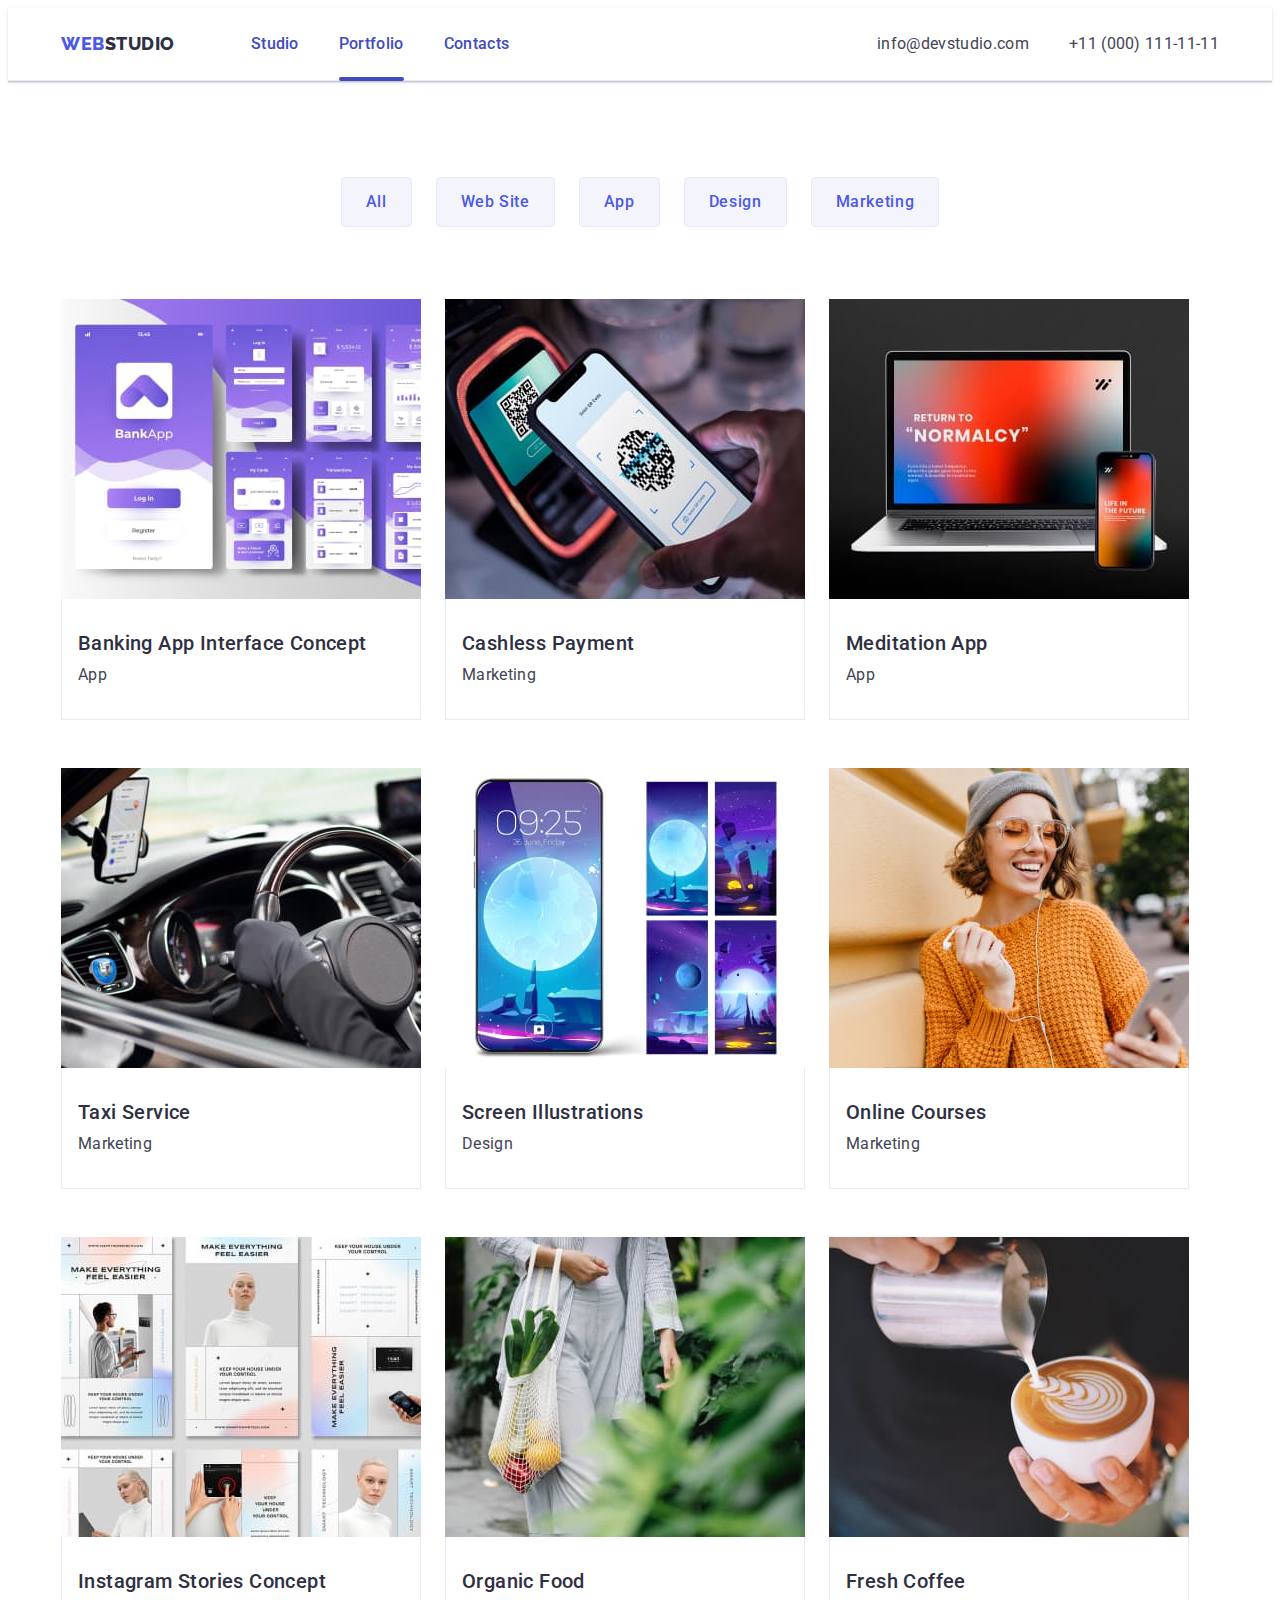
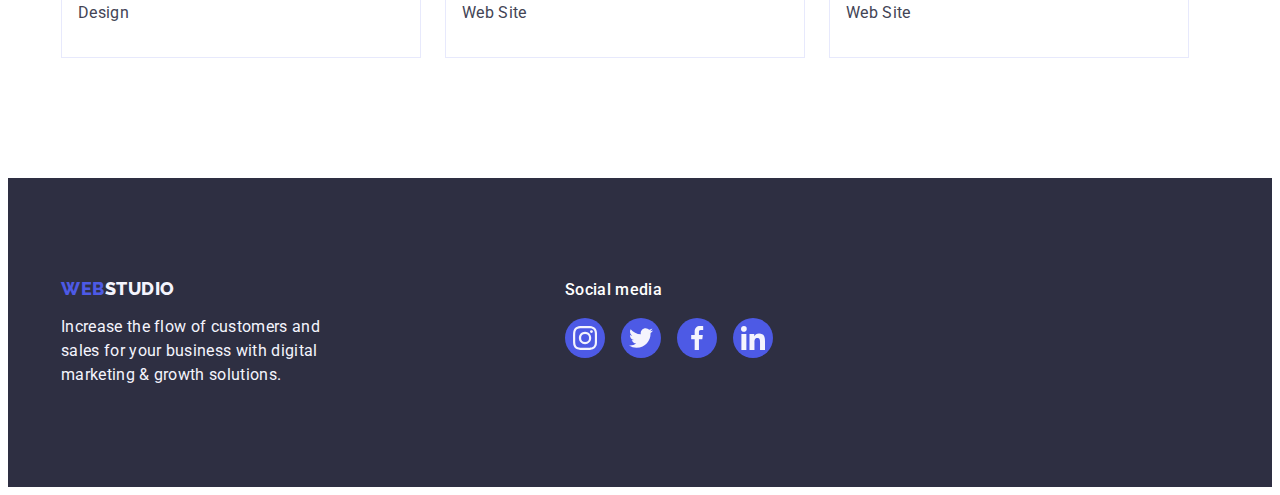
==== commit db2a9149: "commit-5" ====
--- a/portfolio.html
+++ b/portfolio.html
@@ -91,13 +91,12 @@
                     width="360"
                     height="300"
                   />
-                  <div class="gallery-item-wrap">
-                    <p class="gallery-iteractive-text">
-                      14 Stylish and User-Friendly App Design Concepts · Task
-                      Manager App · Calorie Tracker App · Exotic Fruit Ecommerce
-                      App · Cloud Storage App
-                    </p>
-                  </div>
+
+                  <p class="gallery-iteractive-text">
+                    14 Stylish and User-Friendly App Design Concepts · Task
+                    Manager App · Calorie Tracker App · Exotic Fruit Ecommerce
+                    App · Cloud Storage App
+                  </p>
                 </div>
                 <div class="gallery-subtitle-text-wrap">
                   <h2 class="gallery-subtitle">
@@ -116,13 +115,11 @@
                     width="360"
                     height="300"
                   />
-                  <div class="gallery-item-wrap">
-                    <p class="gallery-iteractive-text">
-                      14 Stylish and User-Friendly App Design Concepts · Task
-                      Manager App · Calorie Tracker App · Exotic Fruit Ecommerce
-                      App · Cloud Storage App
-                    </p>
-                  </div>
+                  <p class="gallery-iteractive-text">
+                    14 Stylish and User-Friendly App Design Concepts · Task
+                    Manager App · Calorie Tracker App · Exotic Fruit Ecommerce
+                    App · Cloud Storage App
+                  </p>
                 </div>
                 <div class="gallery-subtitle-text-wrap">
                   <h2 class="gallery-subtitle">Cashless Payment</h2>
@@ -139,13 +136,12 @@
                     width="360"
                     height="300"
                   />
-                  <div class="gallery-item-wrap">
-                    <p class="gallery-iteractive-text">
-                      14 Stylish and User-Friendly App Design Concepts · Task
-                      Manager App · Calorie Tracker App · Exotic Fruit Ecommerce
-                      App · Cloud Storage App
-                    </p>
-                  </div>
+
+                  <p class="gallery-iteractive-text">
+                    14 Stylish and User-Friendly App Design Concepts · Task
+                    Manager App · Calorie Tracker App · Exotic Fruit Ecommerce
+                    App · Cloud Storage App
+                  </p>
                 </div>
                 <div class="gallery-subtitle-text-wrap">
                   <h2 class="gallery-subtitle">Meditation App</h2>
@@ -162,13 +158,12 @@
                     width="360"
                     height="300"
                   />
-                  <div class="gallery-item-wrap">
-                    <p class="gallery-iteractive-text">
-                      14 Stylish and User-Friendly App Design Concepts · Task
-                      Manager App · Calorie Tracker App · Exotic Fruit Ecommerce
-                      App · Cloud Storage App
-                    </p>
-                  </div>
+
+                  <p class="gallery-iteractive-text">
+                    14 Stylish and User-Friendly App Design Concepts · Task
+                    Manager App · Calorie Tracker App · Exotic Fruit Ecommerce
+                    App · Cloud Storage App
+                  </p>
                 </div>
                 <div class="gallery-subtitle-text-wrap">
                   <h2 class="gallery-subtitle">Taxi Service</h2>
@@ -185,13 +180,12 @@
                     width="360"
                     height="300"
                   />
-                  <div class="gallery-item-wrap">
-                    <p class="gallery-iteractive-text">
-                      14 Stylish and User-Friendly App Design Concepts · Task
-                      Manager App · Calorie Tracker App · Exotic Fruit Ecommerce
-                      App · Cloud Storage App
-                    </p>
-                  </div>
+
+                  <p class="gallery-iteractive-text">
+                    14 Stylish and User-Friendly App Design Concepts · Task
+                    Manager App · Calorie Tracker App · Exotic Fruit Ecommerce
+                    App · Cloud Storage App
+                  </p>
                 </div>
                 <div class="gallery-subtitle-text-wrap">
                   <h2 class="gallery-subtitle">Screen Illustrations</h2>
@@ -208,13 +202,12 @@
                     width="360"
                     height="300"
                   />
-                  <div class="gallery-item-wrap">
-                    <p class="gallery-iteractive-text">
-                      14 Stylish and User-Friendly App Design Concepts · Task
-                      Manager App · Calorie Tracker App · Exotic Fruit Ecommerce
-                      App · Cloud Storage App
-                    </p>
-                  </div>
+
+                  <p class="gallery-iteractive-text">
+                    14 Stylish and User-Friendly App Design Concepts · Task
+                    Manager App · Calorie Tracker App · Exotic Fruit Ecommerce
+                    App · Cloud Storage App
+                  </p>
                 </div>
                 <div class="gallery-subtitle-text-wrap">
                   <h2 class="gallery-subtitle">Online Courses</h2>
@@ -225,21 +218,18 @@
             <li class="gallery-list-item">
               <a href="" class="gallery-ref link"
                 ><div class="gallery-cover-wrap">
-                  
                   <img
                     src="./images/instagramstoriesconcept-2.jpg"
                     alt="Instagram Stories Concept"
                     width="360"
                     height="300"
                   />
-                  <div class="gallery-item-wrap">
-                    <p class="gallery-iteractive-text">
-                      14 Stylish and User-Friendly App Design Concepts · Task
-                      Manager App · Calorie Tracker App · Exotic Fruit Ecommerce
-                      App · Cloud Storage App
-                    </p>
-                  </div>
-                  
+
+                  <p class="gallery-iteractive-text">
+                    14 Stylish and User-Friendly App Design Concepts · Task
+                    Manager App · Calorie Tracker App · Exotic Fruit Ecommerce
+                    App · Cloud Storage App
+                  </p>
                 </div>
                 <div class="gallery-subtitle-text-wrap">
                   <h2 class="gallery-subtitle">Instagram Stories Concept</h2>
@@ -250,21 +240,18 @@
             <li class="gallery-list-item">
               <a href="" class="gallery-ref link"
                 ><div class="gallery-cover-wrap">
-                  
                   <img
                     src="./images/organicfood-1.jpg"
                     alt="Organic Food"
                     width="360"
                     height="300"
                   />
-                  <div class="gallery-item-wrap">
-                    <p class="gallery-iteractive-text">
-                      14 Stylish and User-Friendly App Design Concepts · Task
-                      Manager App · Calorie Tracker App · Exotic Fruit Ecommerce
-                      App · Cloud Storage App
-                    </p>
-                  </div>
-                  
+
+                  <p class="gallery-iteractive-text">
+                    14 Stylish and User-Friendly App Design Concepts · Task
+                    Manager App · Calorie Tracker App · Exotic Fruit Ecommerce
+                    App · Cloud Storage App
+                  </p>
                 </div>
                 <div class="gallery-subtitle-text-wrap">
                   <h2 class="gallery-subtitle">Organic Food</h2>
@@ -275,21 +262,18 @@
             <li class="gallery-list-item">
               <a href="" class="gallery-ref link"
                 ><div class="gallery-cover-wrap">
-                  
                   <img
                     src="./images/freshcoffee-0.jpg"
                     alt="Fresh Coffee"
                     width="360"
                     height="300"
                   />
-                  <div class="gallery-item-wrap">
-                    <p class="gallery-iteractive-text">
-                      14 Stylish and User-Friendly App Design Concepts · Task
-                      Manager App · Calorie Tracker App · Exotic Fruit Ecommerce
-                      App · Cloud Storage App
-                    </p>
-                  </div>
-                  
+
+                  <p class="gallery-iteractive-text">
+                    14 Stylish and User-Friendly App Design Concepts · Task
+                    Manager App · Calorie Tracker App · Exotic Fruit Ecommerce
+                    App · Cloud Storage App
+                  </p>
                 </div>
                 <div class="gallery-subtitle-text-wrap">
                   <h2 class="gallery-subtitle">Fresh Coffee</h2>
@@ -302,7 +286,7 @@
       </section>
     </main>
     <!--? Footer  -->
-     <footer class="footer">
+    <footer class="footer">
       <div class="container">
         <div class="footer-wrap-logo-text">
           <a href="./index.html" class="logo link"
@@ -314,39 +298,35 @@
           </p>
         </div>
         <div class="footer-social-cover">
-          <h2 class="footer-social-title">Social media</h2>
+          <p class="footer-social-title">Social media</p>
           <ul class="footer-social-list list">
-            <li class="fotter-social-item">
-              <a class="fotter-social-ref link" href="">
-                <div class="footer-social-wrap">
-                  <svg class="footer-social-icon" width="24" height="24">
-                    <use href="./images/icons.svg.svg#icon-instagram"></use>
-                  </svg></div
-              ></a>
-            </li>
-            <li class="fotter-social-item">
-              <a class="fotter-social-ref" href="">
-                <div class="footer-social-wrap">
-                  <svg class="footer-social-icon" width="24" height="24">
-                    <use href="./images/icons.svg.svg#icon-twitter"></use>
-                  </svg></div
-              ></a>
-            </li>
-            <li class="fotter-social-item">
-              <a class="fotter-social-ref" href="">
-                <div class="footer-social-wrap">
-                  <svg class="footer-social-icon" width="24" height="24">
-                    <use href="./images/icons.svg.svg#icon-facebook"></use>
-                  </svg></div
-              ></a>
-            </li>
-            <li class="fotter-social-item">
-              <a class="fotter-social-ref" href="">
-                <div class="footer-social-wrap">
-                  <svg class="footer-social-icon" width="24" height="24">
-                    <use href="./images/icons.svg.svg#icon-linkedin"></use>
-                  </svg></div
-              ></a>
+            <li class="footer-social-item">
+              <a class="footer-social-ref link" href="">
+                <svg class="footer-social-icon" width="24" height="24">
+                  <use href="./images/icons.svg#icon-instagram"></use>
+                </svg>
+              </a>
+            </li>
+            <li class="footer-social-item">
+              <a class="footer-social-ref link" href="">
+                <svg class="footer-social-icon" width="24" height="24">
+                  <use href="./images/icons.svg#icon-twitter"></use>
+                </svg>
+              </a>
+            </li>
+            <li class="footer-social-item">
+              <a class="footer-social-ref link" href="">
+                <svg class="footer-social-icon" width="24" height="24">
+                  <use href="./images/icons.svg#icon-facebook"></use>
+                </svg>
+              </a>
+            </li>
+            <li class="footer-social-item">
+              <a class="footer-social-ref link" href="">
+                <svg class="footer-social-icon" width="24" height="24">
+                  <use href="./images/icons.svg#icon-linkedin"></use>
+                </svg>
+              </a>
             </li>
           </ul>
         </div>
--- a/css/styles.css
+++ b/css/styles.css
@@ -38,7 +38,7 @@
   border-radius: 2px;
   background: var(--ocean, #404bbf);
   position: absolute;
-  bottom: 4px;
+  bottom: -1px;
   right: 0;
 }
 .backdrop {
@@ -46,18 +46,22 @@
   width: 100%;
   height: 100%;
   top: 0;
-  background-color: rgba(146, 141, 135, 0.5);
+  background-color: rgba(46, 47, 66, 0.4);
+  transition: opacity 250ms cubic-bezier(0.4, 0, 0.2, 1),
+    visibility 250ms cubic-bezier(0.4, 0, 0.2, 1);
 }
 .modal {
   position: absolute;
   top: 50%;
   left: 50%;
   transform: translate(-50%, -50%);
-  border-radius: 5px;
-  width: 400px;
-  min-height: 176px;
-  background-color: #fff;
-  padding: 0 20px;
+  border-radius: 4px;
+  width: 408px;
+  min-height: 584px;
+  background: #fcfcfc;
+  transition: transform 250ms cubic-bezier(0.4, 0, 0.2, 1);
+  box-shadow: 0px 1px 1px rgba(0, 0, 0, 0.14), 0px 1px 3px rgba(0, 0, 0, 0.12),
+    0px 2px 1px rgba(0, 0, 0, 0.2);
 }
 /* .modal-field {
   width: 360px;
@@ -70,15 +74,27 @@
   top: 24px;
   right: 24px;
   border-radius: 50%;
-  border: none;
+  width: 24px;
+  height: 24px;
+  padding: 0;
+  display: flex;
+  align-items: center;
+  justify-content: center;
+  background-color: #e7e9fc;
+  border: 1px solid rgba(0, 0, 0, 0.1);
   outline: transparent;
+  cursor: pointer;
+  transition: background-color 250ms cubic-bezier(0.4, 0, 0.2, 1),
+    border 250ms cubic-bezier(0.4, 0, 0.2, 1);
 }
 .modal-btn:hover,
 .modal-btn:focus {
   background-color: var(--pressed_state-ocean);
   fill: var(--bg_page-white);
+  border: none;
 }
 .modal-icon {
+  transition: fill 250ms cubic-bezier(0.4, 0, 0.2, 1);
 }
 .is-hidden {
   visibility: hidden;
@@ -119,6 +135,9 @@
 /** -------------------------Header ---------------------------- */
 .header {
   border-bottom: 1px solid var(--cornflower, #e7e9fc);
+  box-shadow: 0px 1px 6px 0px rgba(46, 47, 66, 0.08),
+    0px 1px 1px 0px rgba(46, 47, 66, 0.16),
+    0px 2px 1px 0px rgba(46, 47, 66, 0.08);
 }
 .header .container {
   display: flex;
@@ -150,7 +169,8 @@
 .nav-list-item {
 }
 .nav-list-ref {
-  color: var(--navyblue, #2e2f42);
+  /* color: var(--navyblue, #2e2f42); */
+  color: var(--pressed_state-ocean);
   font-size: 16px;
   font-weight: 500;
   line-height: 1.5;
@@ -183,9 +203,7 @@
   line-height: 1.5;
   letter-spacing: 0.02em;
 
-  transition-property: background-color;
-  transition-duration: 250ms;
-  transition-timing-function: cubic-bezier(0.4, 0, 0.2, 1);
+  transition: color 250ms cubic-bezier(0.4, 0, 0.2, 1);
 }
 .address-list-ref:hover,
 .address-list-ref:focus {
@@ -195,6 +213,7 @@
 /** herro */
 .hero {
   /* background: var(--navyblue, #2e2f42); */
+  margin: 0 auto;
   padding: 188px 0;
   background-image: linear-gradient(
       rgba(46, 47, 66, 0.7),
@@ -202,8 +221,9 @@
     ),
     url(../images/people-office.jpg);
   background-repeat: no-repeat;
-  background-size: 1440px;
+  background-size: cover;
   background-position: center;
+  max-width: 1440px;
 }
 .hero-title {
   color: var(--white, #fff);
@@ -251,12 +271,17 @@
   gap: 24px;
 }
 .features-list-item {
-  width: 264px;
+  /* width: 264px; */
 }
 .wrap-features-icons {
   background-color: var(--cloud);
-  padding: 24px 100px;
+  /* padding: 24px 100px; */
   margin-bottom: 8px;
+  display: flex;
+  justify-content: center;
+  align-items: center;
+  height: 112px;
+  border-radius: 4px;
 }
 .features-icon {
 }
@@ -348,11 +373,12 @@
   justify-content: center;
 }
 .team-item-icon {
+  width: 100%;
+  height: 100%;
 }
 .team-icon-ref {
   color: var(--green);
-}
-.team-icon-wrap {
+
   display: flex;
   width: 40px;
   height: 40px;
@@ -364,11 +390,12 @@
   transition-duration: 250ms;
   transition-timing-function: cubic-bezier(0.4, 0, 0.2, 1);
 }
-.team-icon-ref:hover .team-icon-wrap,
-.team-icon-ref:focus .team-icon-wrap {
+.team-icon-ref:hover,
+.team-icon-ref:focus {
   background-color: currentColor;
 }
 .team-icon {
+  fill: #f4f4fd;
 }
 
 /**---------------------- customers-------------------------- */
@@ -377,48 +404,44 @@
   padding-bottom: 120px;
 }
 .castomers-title {
+  font-size: 36px;
+  line-height: 1.11;
   text-align: center;
   margin-bottom: 72px;
+  color: var(--navi_blue);
 }
 .customers-list {
   display: flex;
   gap: 24px;
 }
 .customers-item {
-}
-
-.customers-wrap-item {
-  width: 168px;
   height: 88px;
+  width: calc((100% - 120px) / 6);
+}
+
+.customers-ref {
+  width: 100%;
+  height: 100%;
   border-radius: 4px;
   border: 1px solid var(--lightslate, #8e8f99);
   display: flex;
   justify-content: center;
   align-items: center;
 
-  transition-property: border-color;
-  transition-duration: 250ms;
-  transition-timing-function: cubic-bezier(0.4, 0, 0.2, 1);
-}
-
-.customers-ref {
+  transition: border-color 250ms cubic-bezier(0.4, 0, 0.2, 1),
+    color 250ms cubic-bezier(0.4, 0, 0.2, 1);
+
+  color: #8e8f99;
+}
+
+.customers-ref:hover,
+.customers-ref:focus {
   color: var(--pressed_state-ocean);
-}
-.customers-ref:hover .customers-icon,
-.customers-ref:focus .customers-icon {
+  border-color: var(--pressed_state-ocean);
+}
+
+.customers-icon {
   fill: currentColor;
-}
-.customers-ref:hover .customers-wrap-item,
-.customers-ref:focus .customers-wrap-item {
-  border-color: currentColor;
-}
-
-.customers-icon {
-  fill: #8e8f99;
-
-  transition-property: fill;
-  transition-duration: 250ms;
-  transition-timing-function: cubic-bezier(0.4, 0, 0.2, 1);
 }
 
 /** -----------------footer-------------------------- */
@@ -448,6 +471,10 @@
 .footer .container {
   display: flex;
   gap: 120px;
+  align-items: baseline;
+}
+.footer-wrap-logo-text {
+  margin-right: 120px;
 }
 .footer-social-cover {
 }
@@ -464,27 +491,30 @@
   display: flex;
   gap: 16px;
 }
-.fotter-social-item {
+.footer-social-item {
+  width: 40px;
+  height: 40px;
 }
 .footer-social-wrap {
+}
+.footer-social-ref {
   display: flex;
   justify-content: center;
   align-items: center;
-  width: 40px;
-  height: 40px;
+  width: 100%;
+  height: 100%;
   background-color: var(--iris, #4d5ae5);
   border-radius: 50%;
   transition-property: background-color;
   transition-duration: 250ms;
   transition-timing-function: cubic-bezier(0.4, 0, 0.2, 1);
 }
-.footer-social-ref {
-}
-.fotter-social-ref:hover .footer-social-wrap,
-.fotter-social-ref:focus .footer-social-wrap {
+.footer-social-ref:hover,
+.footer-social-ref:focus {
   background-color: var(--green);
 }
 .footer-social-icon {
+  fill: #f4f4fd;
 }
 /*! Portfolio */
 /** ------------------ main------------------------- */
@@ -519,9 +549,10 @@
 
   padding: 12px 24px;
 
-  transition-property: background-color, color;
-  transition-duration: 250ms;
-  transition-timing-function: cubic-bezier(0.4, 0, 0.2, 1);
+  transition: color 250ms cubic-bezier(0.4, 0, 0.2, 1),
+    background-color 250ms cubic-bezier(0.4, 0, 0.2, 1),
+    border-color 250ms cubic-bezier(0.4, 0, 0.2, 1),
+    box-shadow 250ms cubic-bezier(0.4, 0, 0.2, 1);
 }
 .filter-button:hover,
 .filter-button:focus {
@@ -538,46 +569,43 @@
   column-gap: 24px;
   row-gap: 48px;
 }
-.gallery-list-item {
-  transition-property: background-color, box-shadow;
-  transition-duration: 250ms;
-  transition-timing-function: cubic-bezier(0.4, 0, 0.2, 1);
-  width: calc((100% - 24 * 2) / 3);
-}
-.gallery-list-item:hover,
-.gallery-list-item:focus {
-  /* border: 1px solid var(--cloud, #f4f4fd); */
-  background: var(--white, #fff);
-  box-shadow: 0px 2px 1px 0px rgba(46, 47, 66, 0.08),
-    0px 1px 1px 0px rgba(46, 47, 66, 0.16),
-    0px 1px 6px 0px rgba(46, 47, 66, 0.08);
-}
+
+
 .gallery-cover-wrap {
   position: relative;
   overflow: hidden;
 }
-.gallery-item-wrap {
+.gallery-ref {
+  transition: box-shadow 250ms cubic-bezier(0.4, 0, 0.2, 1);
+}
+.gallery-ref:hover,
+.gallery-ref:focus {
+  box-shadow: 0px 1px 6px rgba(46, 47, 66, 0.08),
+    0px 1px 1px rgba(46, 47, 66, 0.16), 0px 2px 1px rgba(46, 47, 66, 0.08);
+}
+
+
+.gallery-iteractive-text {
+  color: var(--cloud, #f4f4fd);
+ font-size: 16px; 
+  line-height: 1.5; /* 150% */
+  letter-spacing: 0.02em;
+
   position: absolute;
   top: 0;
-
+  width: 100%;
   height: 100%;
   background: var(--accent-iris);
-  padding: 40px 32px 164px;
+  padding: 40px 32px;
   transform: translateY(100%);
-  transition-property: transform;
-  transition-duration: 250ms;
-  transition-timing-function: cubic-bezier(0.4, 0, 0.2, 1);
-}
-.gallery-list-item:hover .gallery-item-wrap {
-  transform: translateY(0);
-}
-.gallery-iteractive-text {
-  color: var(--cloud, #f4f4fd);
-  line-height: 1.5; /* 150% */
-  letter-spacing: 0.02em;
-}
-.gallery-ref {
-}
+ transition: transform 250ms cubic-bezier(0.4, 0, 0.2, 1); 
+}
+
+.gallery-ref:hover .gallery-iteractive-text,
+.gallery-ref:focus .gallery-iteractive-text {
+  transform: translateY(0%);
+}
+
 .gallery-subtitle-text-wrap {
   padding: 32px 16px;
   border: 1px solid var(--cornflower, #e7e9fc);
